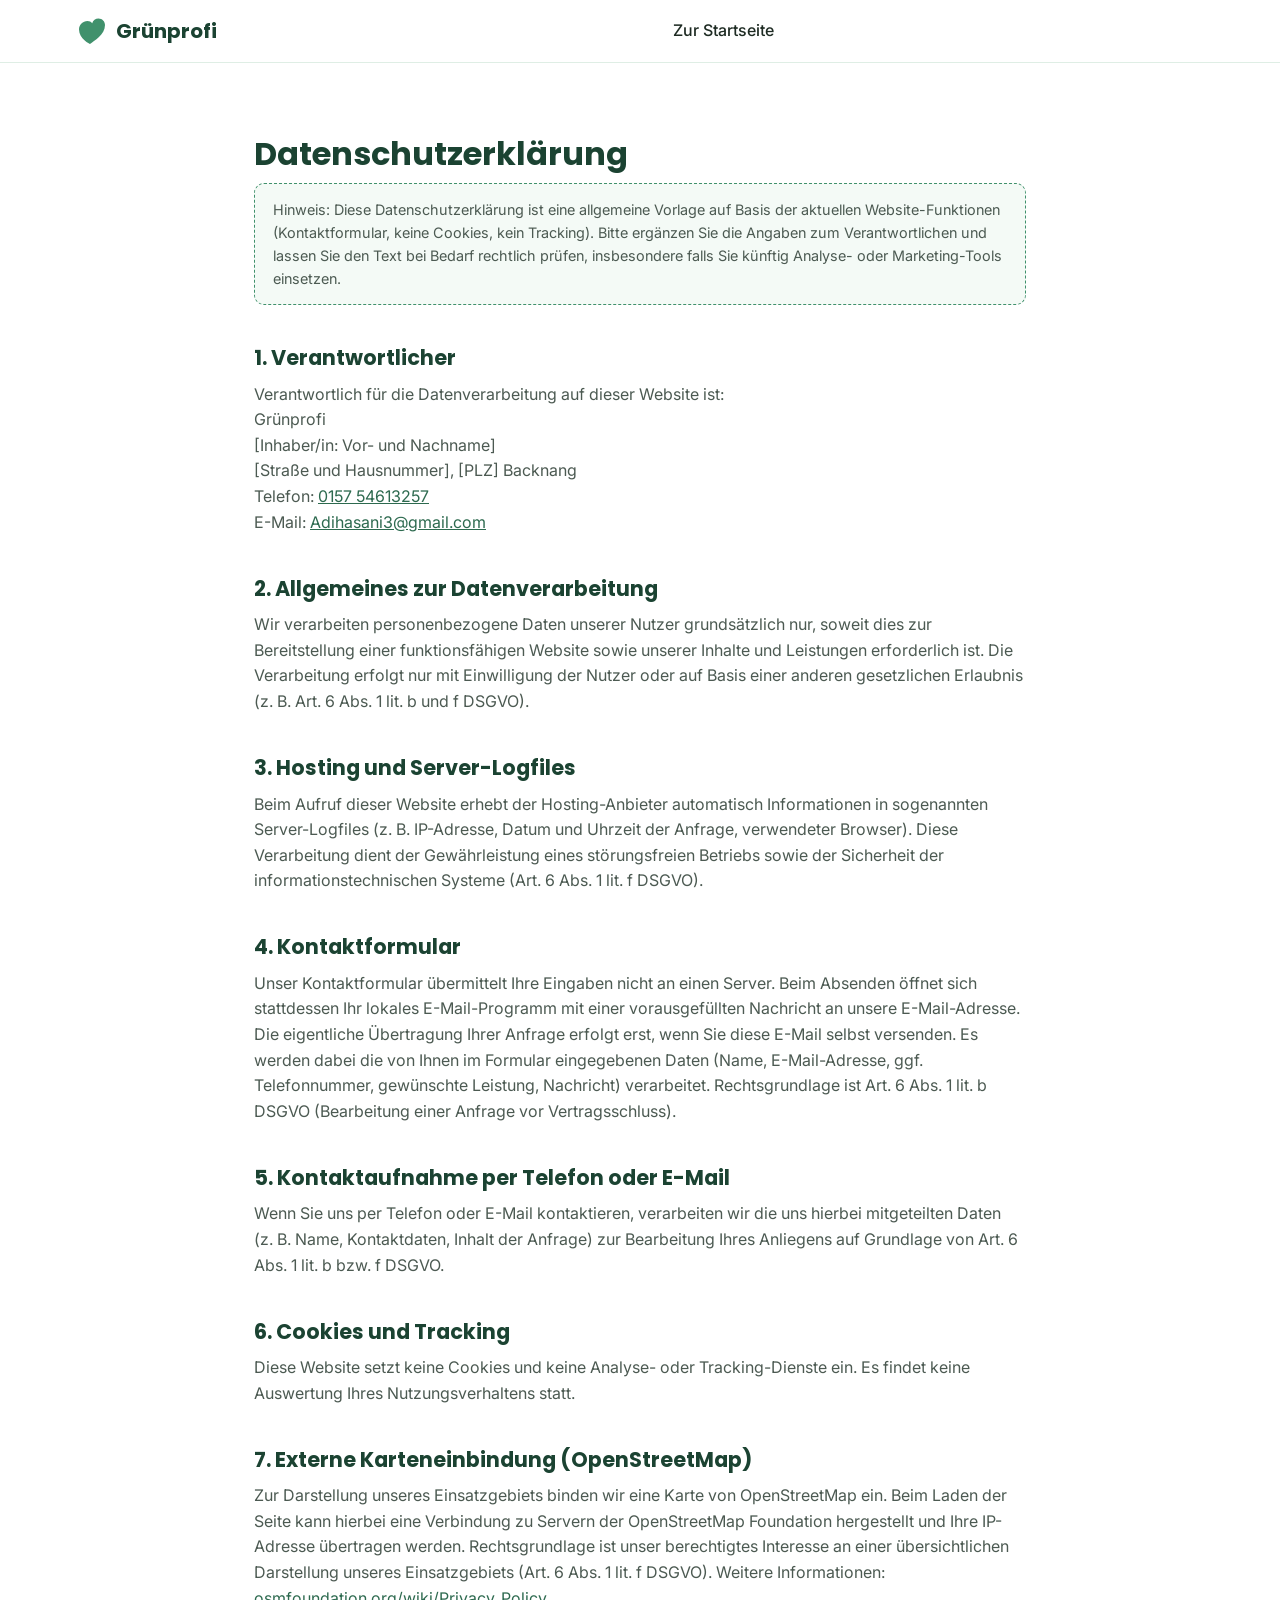
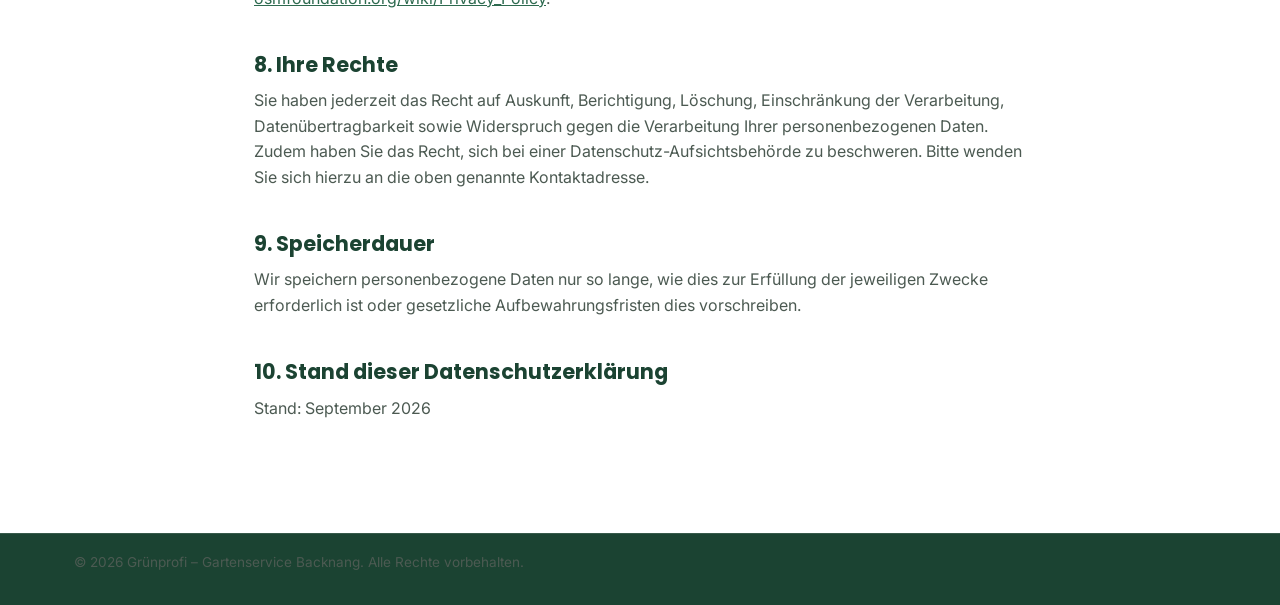
==== datenschutz.html @ 5f4aa67a "Add professional Gartenservice website for Grünprofi (Backnang) Static, responsive multi-section sit" ====
<!DOCTYPE html>
<html lang="de">
<head>
<meta charset="UTF-8">
<meta name="viewport" content="width=device-width, initial-scale=1.0">
<title>Datenschutzerklärung – Grünprofi</title>
<meta name="robots" content="noindex, follow">
<link rel="canonical" href="https://gruenprofi-backnang.de/datenschutz.html">
<link rel="icon" type="image/svg+xml" href="assets/favicon.svg">
<link href="https://fonts.googleapis.com/css2?family=Poppins:wght@600;700;800&family=Inter:wght@400;500;600&display=swap" rel="stylesheet">
<link rel="stylesheet" href="css/style.css">
</head>
<body>

<header class="site-header">
  <div class="container header-inner">
    <a href="index.html" class="logo">
      <svg class="logo-icon" width="32" height="32" viewBox="0 0 32 32" fill="none" aria-hidden="true">
        <path d="M16 29C16 29 5 24 5 14.5C5 9.8 8.8 6 13.5 6C15.4 6 17.1 6.9 18.2 8.3C19 5.6 21.5 3.6 24.5 3.6C28.1 3.6 31 6.5 31 10.1C31 20 20 26 16 29Z" fill="#40916c"/>
      </svg>
      <span>Grünprofi</span>
    </a>
    <nav class="main-nav">
      <a href="index.html">Zur Startseite</a>
    </nav>
  </div>
</header>

<main class="legal-page">
  <h1>Datenschutzerklärung</h1>

  <p class="legal-note">
    Hinweis: Diese Datenschutzerklärung ist eine allgemeine Vorlage auf Basis der aktuellen Website-Funktionen
    (Kontaktformular, keine Cookies, kein Tracking). Bitte ergänzen Sie die Angaben zum Verantwortlichen und
    lassen Sie den Text bei Bedarf rechtlich prüfen, insbesondere falls Sie künftig Analyse- oder Marketing-Tools einsetzen.
  </p>

  <h2>1. Verantwortlicher</h2>
  <p>
    Verantwortlich für die Datenverarbeitung auf dieser Website ist:<br>
    Grünprofi<br>
    [Inhaber/in: Vor- und Nachname]<br>
    [Straße und Hausnummer], [PLZ] Backnang<br>
    Telefon: <a href="tel:+4915754613257">0157 54613257</a><br>
    E-Mail: <a href="mailto:Adihasani3@gmail.com">Adihasani3@gmail.com</a>
  </p>

  <h2>2. Allgemeines zur Datenverarbeitung</h2>
  <p>
    Wir verarbeiten personenbezogene Daten unserer Nutzer grundsätzlich nur, soweit dies zur Bereitstellung
    einer funktionsfähigen Website sowie unserer Inhalte und Leistungen erforderlich ist. Die Verarbeitung
    erfolgt nur mit Einwilligung der Nutzer oder auf Basis einer anderen gesetzlichen Erlaubnis (z.&nbsp;B.
    Art. 6 Abs. 1 lit. b und f DSGVO).
  </p>

  <h2>3. Hosting und Server-Logfiles</h2>
  <p>
    Beim Aufruf dieser Website erhebt der Hosting-Anbieter automatisch Informationen in sogenannten
    Server-Logfiles (z.&nbsp;B. IP-Adresse, Datum und Uhrzeit der Anfrage, verwendeter Browser). Diese
    Verarbeitung dient der Gewährleistung eines störungsfreien Betriebs sowie der Sicherheit der
    informationstechnischen Systeme (Art. 6 Abs. 1 lit. f DSGVO).
  </p>

  <h2>4. Kontaktformular</h2>
  <p>
    Unser Kontaktformular übermittelt Ihre Eingaben nicht an einen Server. Beim Absenden öffnet sich
    stattdessen Ihr lokales E-Mail-Programm mit einer vorausgefüllten Nachricht an unsere E-Mail-Adresse.
    Die eigentliche Übertragung Ihrer Anfrage erfolgt erst, wenn Sie diese E-Mail selbst versenden.
    Es werden dabei die von Ihnen im Formular eingegebenen Daten (Name, E-Mail-Adresse, ggf. Telefonnummer,
    gewünschte Leistung, Nachricht) verarbeitet. Rechtsgrundlage ist Art. 6 Abs. 1 lit. b DSGVO
    (Bearbeitung einer Anfrage vor Vertragsschluss).
  </p>

  <h2>5. Kontaktaufnahme per Telefon oder E-Mail</h2>
  <p>
    Wenn Sie uns per Telefon oder E-Mail kontaktieren, verarbeiten wir die uns hierbei mitgeteilten Daten
    (z.&nbsp;B. Name, Kontaktdaten, Inhalt der Anfrage) zur Bearbeitung Ihres Anliegens auf Grundlage von
    Art. 6 Abs. 1 lit. b bzw. f DSGVO.
  </p>

  <h2>6. Cookies und Tracking</h2>
  <p>
    Diese Website setzt keine Cookies und keine Analyse- oder Tracking-Dienste ein. Es findet keine
    Auswertung Ihres Nutzungsverhaltens statt.
  </p>

  <h2>7. Externe Karteneinbindung (OpenStreetMap)</h2>
  <p>
    Zur Darstellung unseres Einsatzgebiets binden wir eine Karte von OpenStreetMap ein. Beim Laden der Seite
    kann hierbei eine Verbindung zu Servern der OpenStreetMap Foundation hergestellt und Ihre IP-Adresse
    übertragen werden. Rechtsgrundlage ist unser berechtigtes Interesse an einer übersichtlichen Darstellung
    unseres Einsatzgebiets (Art. 6 Abs. 1 lit. f DSGVO). Weitere Informationen:
    <a href="https://wiki.osmfoundation.org/wiki/Privacy_Policy" target="_blank" rel="noopener">osmfoundation.org/wiki/Privacy_Policy</a>.
  </p>

  <h2>8. Ihre Rechte</h2>
  <p>
    Sie haben jederzeit das Recht auf Auskunft, Berichtigung, Löschung, Einschränkung der Verarbeitung,
    Datenübertragbarkeit sowie Widerspruch gegen die Verarbeitung Ihrer personenbezogenen Daten. Zudem
    haben Sie das Recht, sich bei einer Datenschutz-Aufsichtsbehörde zu beschweren. Bitte wenden Sie sich
    hierzu an die oben genannte Kontaktadresse.
  </p>

  <h2>9. Speicherdauer</h2>
  <p>
    Wir speichern personenbezogene Daten nur so lange, wie dies zur Erfüllung der jeweiligen Zwecke
    erforderlich ist oder gesetzliche Aufbewahrungsfristen dies vorschreiben.
  </p>

  <h2>10. Stand dieser Datenschutzerklärung</h2>
  <p>Stand: September 2026</p>
</main>

<footer class="site-footer">
  <div class="footer-bottom">
    <div class="container">
      <p>&copy; <span id="year"></span> Grünprofi – Gartenservice Backnang. Alle Rechte vorbehalten.</p>
    </div>
  </div>
</footer>

<script>document.getElementById('year').textContent = new Date().getFullYear();</script>
</body>
</html>
---- css/style.css ----
/* =========================================================
   Grünprofi – Gartenservice Website
   ========================================================= */

:root {
  --green-900: #1b4332;
  --green-800: #22543d;
  --green-700: #2d6a4f;
  --green-500: #40916c;
  --green-300: #74c69d;
  --green-100: #d8f3dc;
  --earth-700: #7f5539;
  --ink: #1e2b23;
  --ink-soft: #4c5a52;
  --bg: #ffffff;
  --bg-alt: #f4faf6;
  --border: #dfeee5;
  --radius: 16px;
  --shadow: 0 10px 30px rgba(27, 67, 50, 0.08);
  --font-heading: 'Poppins', 'Segoe UI', sans-serif;
  --font-body: 'Inter', 'Segoe UI', sans-serif;
}

* { box-sizing: border-box; }
html { scroll-behavior: smooth; }

body {
  margin: 0;
  font-family: var(--font-body);
  color: var(--ink);
  background: var(--bg);
  line-height: 1.6;
}

img, svg { max-width: 100%; display: block; }

h1, h2, h3 {
  font-family: var(--font-heading);
  color: var(--green-900);
  line-height: 1.2;
  margin: 0 0 .5em;
}

p { margin: 0 0 1em; color: var(--ink-soft); }

a { color: inherit; text-decoration: none; }

.container {
  width: 100%;
  max-width: 1180px;
  margin: 0 auto;
  padding: 0 24px;
}

.skip-link {
  position: absolute;
  left: -999px;
  top: 0;
  background: var(--green-700);
  color: #fff;
  padding: 10px 16px;
  border-radius: 0 0 8px 0;
  z-index: 1000;
}
.skip-link:focus { left: 0; }

/* Buttons */
.btn {
  display: inline-flex;
  align-items: center;
  justify-content: center;
  gap: 8px;
  padding: 12px 22px;
  border-radius: 999px;
  font-weight: 600;
  font-size: .95rem;
  cursor: pointer;
  border: 2px solid transparent;
  transition: transform .15s ease, box-shadow .15s ease, background .15s ease, color .15s ease;
}
.btn-primary {
  background: var(--green-700);
  color: #fff;
}
.btn-primary:hover { background: var(--green-800); transform: translateY(-1px); box-shadow: var(--shadow); }
.btn-outline {
  border-color: var(--green-700);
  color: var(--green-700);
  background: transparent;
}
.btn-outline:hover { background: var(--green-100); }
.btn-lg { padding: 14px 28px; font-size: 1rem; }

/* Header */
.site-header {
  position: sticky;
  top: 0;
  z-index: 100;
  background: rgba(255,255,255,.92);
  backdrop-filter: blur(8px);
  border-bottom: 1px solid var(--border);
}
.header-inner {
  display: flex;
  align-items: center;
  justify-content: space-between;
  gap: 24px;
  padding-top: 14px;
  padding-bottom: 14px;
}
.logo {
  display: flex;
  align-items: center;
  gap: 10px;
  font-family: var(--font-heading);
  font-weight: 700;
  font-size: 1.25rem;
  color: var(--green-900);
}
.main-nav {
  display: flex;
  gap: 28px;
  flex: 1;
  justify-content: center;
}
.main-nav a {
  font-weight: 500;
  color: var(--ink);
  position: relative;
  padding: 4px 2px;
}
.main-nav a:hover { color: var(--green-700); }

.header-actions { display: flex; align-items: center; gap: 18px; }
.header-phone {
  display: flex;
  align-items: center;
  gap: 6px;
  font-weight: 600;
  color: var(--green-800);
  white-space: nowrap;
}

.nav-toggle {
  display: none;
  flex-direction: column;
  justify-content: center;
  gap: 5px;
  width: 40px;
  height: 40px;
  background: none;
  border: none;
  cursor: pointer;
}
.nav-toggle span {
  width: 100%;
  height: 2px;
  background: var(--green-900);
  border-radius: 2px;
  transition: transform .2s ease, opacity .2s ease;
}
.nav-toggle[aria-expanded="true"] span:nth-child(1) { transform: translateY(7px) rotate(45deg); }
.nav-toggle[aria-expanded="true"] span:nth-child(2) { opacity: 0; }
.nav-toggle[aria-expanded="true"] span:nth-child(3) { transform: translateY(-7px) rotate(-45deg); }

/* Hero */
.hero {
  background: linear-gradient(180deg, var(--bg-alt) 0%, #ffffff 100%);
  padding: 72px 0 60px;
}
.hero-inner {
  display: grid;
  grid-template-columns: 1.1fr .9fr;
  gap: 48px;
  align-items: center;
}
.eyebrow, .section-eyebrow {
  text-transform: uppercase;
  letter-spacing: .08em;
  font-size: .78rem;
  font-weight: 700;
  color: var(--green-700);
  margin-bottom: 10px;
}
.hero h1 {
  font-size: clamp(2.1rem, 4vw, 3.1rem);
  margin-bottom: .4em;
}
.hero h1 span { color: var(--green-700); }
.hero-lead {
  font-size: 1.1rem;
  max-width: 46ch;
}
.hero-cta { display: flex; gap: 14px; flex-wrap: wrap; margin: 22px 0 26px; }
.trust-badges {
  list-style: none;
  padding: 0;
  margin: 0;
  display: flex;
  flex-wrap: wrap;
  gap: 18px;
  font-size: .92rem;
  color: var(--ink-soft);
}
.trust-badges li { display: flex; align-items: center; gap: 6px; }

.hero-visual {
  border-radius: var(--radius);
  overflow: hidden;
}

/* Sections */
.section { padding: 84px 0; }
.section-alt { background: var(--bg-alt); }
.section-title { font-size: clamp(1.6rem, 3vw, 2.2rem); max-width: 40ch; }
.section-lead { max-width: 60ch; font-size: 1.05rem; }

/* Services */
.services-grid {
  display: grid;
  grid-template-columns: repeat(3, 1fr);
  gap: 24px;
  margin-top: 40px;
}
.service-card {
  background: #fff;
  border: 1px solid var(--border);
  border-radius: var(--radius);
  padding: 28px 24px;
  transition: transform .18s ease, box-shadow .18s ease;
}
.service-card:hover { transform: translateY(-4px); box-shadow: var(--shadow); }
.service-icon {
  width: 52px;
  height: 52px;
  border-radius: 14px;
  background: var(--green-100);
  display: flex;
  align-items: center;
  justify-content: center;
  margin-bottom: 16px;
}
.service-card h3 { font-size: 1.15rem; margin-bottom: 8px; }
.service-card p { margin: 0; font-size: .95rem; }

/* About */
.about-grid {
  display: grid;
  grid-template-columns: .9fr 1.1fr;
  gap: 56px;
  align-items: center;
}
.check-list { list-style: none; padding: 0; margin: 22px 0 0; display: grid; gap: 14px; }
.check-list li { display: flex; align-items: flex-start; gap: 10px; color: var(--ink); font-weight: 500; }

/* Steps */
.steps-grid {
  display: grid;
  grid-template-columns: repeat(4, 1fr);
  gap: 24px;
  margin-top: 40px;
}
.step-card {
  background: #fff;
  border: 1px solid var(--border);
  border-radius: var(--radius);
  padding: 26px 22px;
  position: relative;
}
.step-number {
  display: inline-flex;
  align-items: center;
  justify-content: center;
  width: 40px;
  height: 40px;
  border-radius: 50%;
  background: var(--green-700);
  color: #fff;
  font-weight: 700;
  font-family: var(--font-heading);
  margin-bottom: 14px;
}
.step-card h3 { font-size: 1.05rem; margin-bottom: 6px; }
.step-card p { font-size: .92rem; margin: 0; }

/* Einsatzgebiet */
.einsatzgebiet-grid {
  display: grid;
  grid-template-columns: .9fr 1.1fr;
  gap: 48px;
  align-items: center;
}
.area-list {
  display: flex;
  flex-wrap: wrap;
  gap: 10px;
  list-style: none;
  padding: 0;
  margin: 20px 0 0;
}
.area-list li {
  background: #fff;
  border: 1px solid var(--border);
  padding: 8px 16px;
  border-radius: 999px;
  font-weight: 500;
  font-size: .92rem;
  color: var(--green-800);
}
.map-wrap {
  border-radius: var(--radius);
  overflow: hidden;
  border: 1px solid var(--border);
  box-shadow: var(--shadow);
}
.map-wrap iframe {
  width: 100%;
  height: 340px;
  border: 0;
  display: block;
}

/* FAQ */
.faq-list { margin-top: 32px; display: grid; gap: 12px; max-width: 780px; }
.faq-item {
  background: #fff;
  border: 1px solid var(--border);
  border-radius: 12px;
  padding: 16px 20px;
}
.faq-item summary {
  cursor: pointer;
  font-weight: 600;
  color: var(--green-900);
  list-style: none;
}
.faq-item summary::-webkit-details-marker { display: none; }
.faq-item summary::after {
  content: '+';
  float: right;
  font-size: 1.3rem;
  color: var(--green-700);
}
.faq-item[open] summary::after { content: '–'; }
.faq-item p { margin-top: 12px; margin-bottom: 0; }

/* Kontakt */
.section-cta { background: var(--bg-alt); }
.kontakt-grid {
  display: grid;
  grid-template-columns: .9fr 1.1fr;
  gap: 56px;
}
.kontakt-details { list-style: none; padding: 0; margin: 24px 0 0; display: grid; gap: 16px; }
.kontakt-details li { display: flex; align-items: center; gap: 12px; font-weight: 500; }
.kontakt-details a:hover { color: var(--green-700); }

.kontakt-form {
  background: #fff;
  border: 1px solid var(--border);
  border-radius: var(--radius);
  padding: 32px;
  box-shadow: var(--shadow);
}
.form-row { margin-bottom: 18px; display: flex; flex-direction: column; gap: 6px; }
.form-row-split { flex-direction: row; gap: 18px; }
.form-row-split > div { flex: 1; display: flex; flex-direction: column; gap: 6px; }
.kontakt-form label { font-weight: 600; font-size: .92rem; color: var(--green-900); }
.kontakt-form input,
.kontakt-form select,
.kontakt-form textarea {
  border: 1px solid var(--border);
  border-radius: 10px;
  padding: 11px 14px;
  font-family: inherit;
  font-size: .96rem;
  color: var(--ink);
  background: var(--bg-alt);
}
.kontakt-form input:focus,
.kontakt-form select:focus,
.kontakt-form textarea:focus {
  outline: 2px solid var(--green-500);
  outline-offset: 1px;
  background: #fff;
}
.form-hint { font-size: .82rem; color: var(--ink-soft); margin-bottom: 18px; }
.form-hint a { color: var(--green-700); text-decoration: underline; }
.form-status { margin-top: 12px; font-weight: 600; color: var(--green-700); min-height: 1.2em; }

/* Footer */
.site-footer { background: var(--green-900); color: #d8f3dc; }
.footer-inner {
  display: grid;
  grid-template-columns: 1.2fr 1fr 1fr;
  gap: 32px;
  padding: 56px 0 32px;
}
.logo-footer { color: #fff; margin-bottom: 8px; }
.footer-inner p { color: #b7d8c4; margin: 0; }
.footer-nav, .footer-contact { display: flex; flex-direction: column; gap: 10px; }
.footer-nav a, .footer-contact a { color: #d8f3dc; }
.footer-nav a:hover, .footer-contact a:hover { color: #fff; text-decoration: underline; }
.footer-bottom {
  border-top: 1px solid rgba(255,255,255,.12);
  padding: 18px 0;
  font-size: .85rem;
  color: #9ec8ae;
}

/* Legal pages */
.legal-page {
  max-width: 820px;
  margin: 0 auto;
  padding: 72px 24px 96px;
}
.legal-page h1 { margin-bottom: .3em; }
.legal-page h2 { margin-top: 2em; font-size: 1.3rem; }
.legal-page p, .legal-page li { color: var(--ink-soft); }
.legal-page a { color: var(--green-700); text-decoration: underline; }
.legal-note {
  background: var(--bg-alt);
  border: 1px dashed var(--green-500);
  border-radius: 10px;
  padding: 14px 18px;
  font-size: .9rem;
  color: var(--green-900);
}

/* Responsive */
@media (max-width: 960px) {
  .services-grid { grid-template-columns: repeat(2, 1fr); }
  .steps-grid { grid-template-columns: repeat(2, 1fr); }
  .about-grid, .einsatzgebiet-grid, .kontakt-grid { grid-template-columns: 1fr; }
  .hero-inner { grid-template-columns: 1fr; }
  .hero-visual { order: -1; max-width: 420px; margin: 0 auto; }
  .footer-inner { grid-template-columns: 1fr 1fr; }
}

@media (max-width: 760px) {
  .main-nav, .header-actions { display: none; }
  .nav-toggle { display: flex; }
  .main-nav.open {
    display: flex;
    flex-direction: column;
    position: absolute;
    top: 100%;
    left: 0;
    right: 0;
    background: #fff;
    padding: 20px 24px 28px;
    gap: 16px;
    border-bottom: 1px solid var(--border);
    box-shadow: var(--shadow);
  }
  .services-grid, .steps-grid { grid-template-columns: 1fr; }
  .form-row-split { flex-direction: column; }
  .footer-inner { grid-template-columns: 1fr; text-align: left; }
}
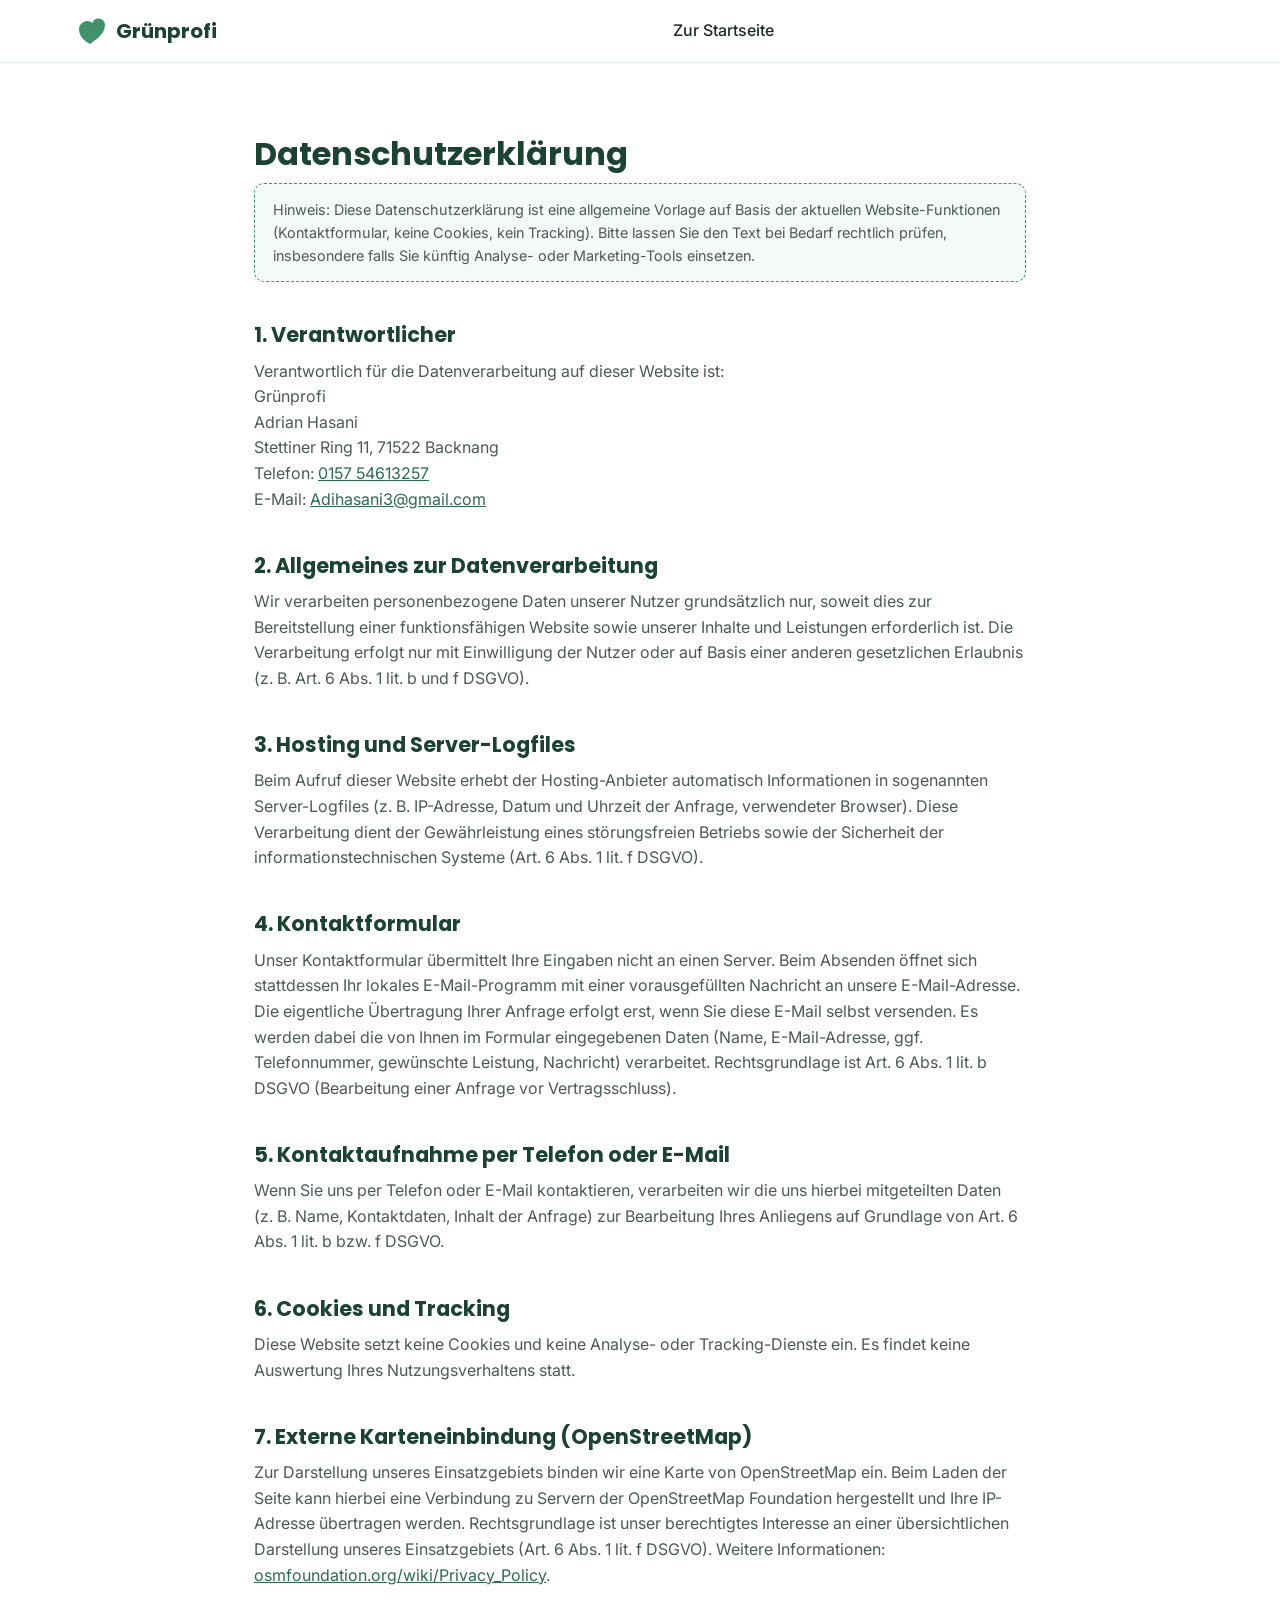
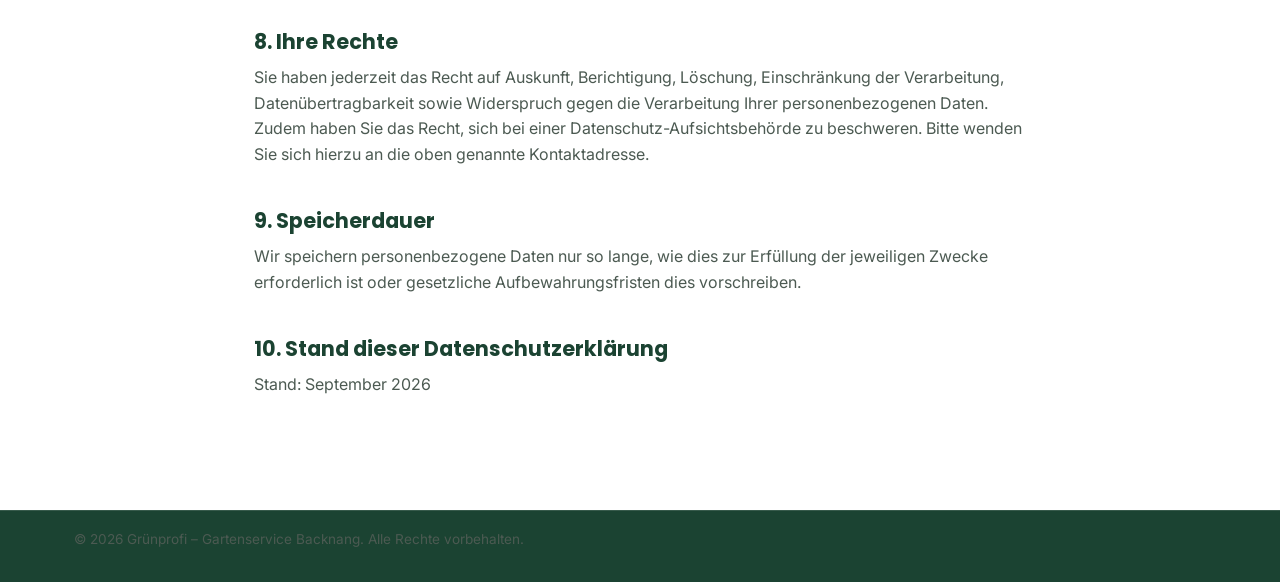
==== commit d4001eb5: "Complete legal details in Impressum and Datenschutzerklärung Fill in the required address and name (" ====
--- a/datenschutz.html
+++ b/datenschutz.html
@@ -31,16 +31,16 @@
 
   <p class="legal-note">
     Hinweis: Diese Datenschutzerklärung ist eine allgemeine Vorlage auf Basis der aktuellen Website-Funktionen
-    (Kontaktformular, keine Cookies, kein Tracking). Bitte ergänzen Sie die Angaben zum Verantwortlichen und
-    lassen Sie den Text bei Bedarf rechtlich prüfen, insbesondere falls Sie künftig Analyse- oder Marketing-Tools einsetzen.
+    (Kontaktformular, keine Cookies, kein Tracking). Bitte lassen Sie den Text bei Bedarf rechtlich prüfen,
+    insbesondere falls Sie künftig Analyse- oder Marketing-Tools einsetzen.
   </p>
 
   <h2>1. Verantwortlicher</h2>
   <p>
     Verantwortlich für die Datenverarbeitung auf dieser Website ist:<br>
     Grünprofi<br>
-    [Inhaber/in: Vor- und Nachname]<br>
-    [Straße und Hausnummer], [PLZ] Backnang<br>
+    Adrian Hasani<br>
+    Stettiner Ring 11, 71522 Backnang<br>
     Telefon: <a href="tel:+4915754613257">0157 54613257</a><br>
     E-Mail: <a href="mailto:Adihasani3@gmail.com">Adihasani3@gmail.com</a>
   </p>
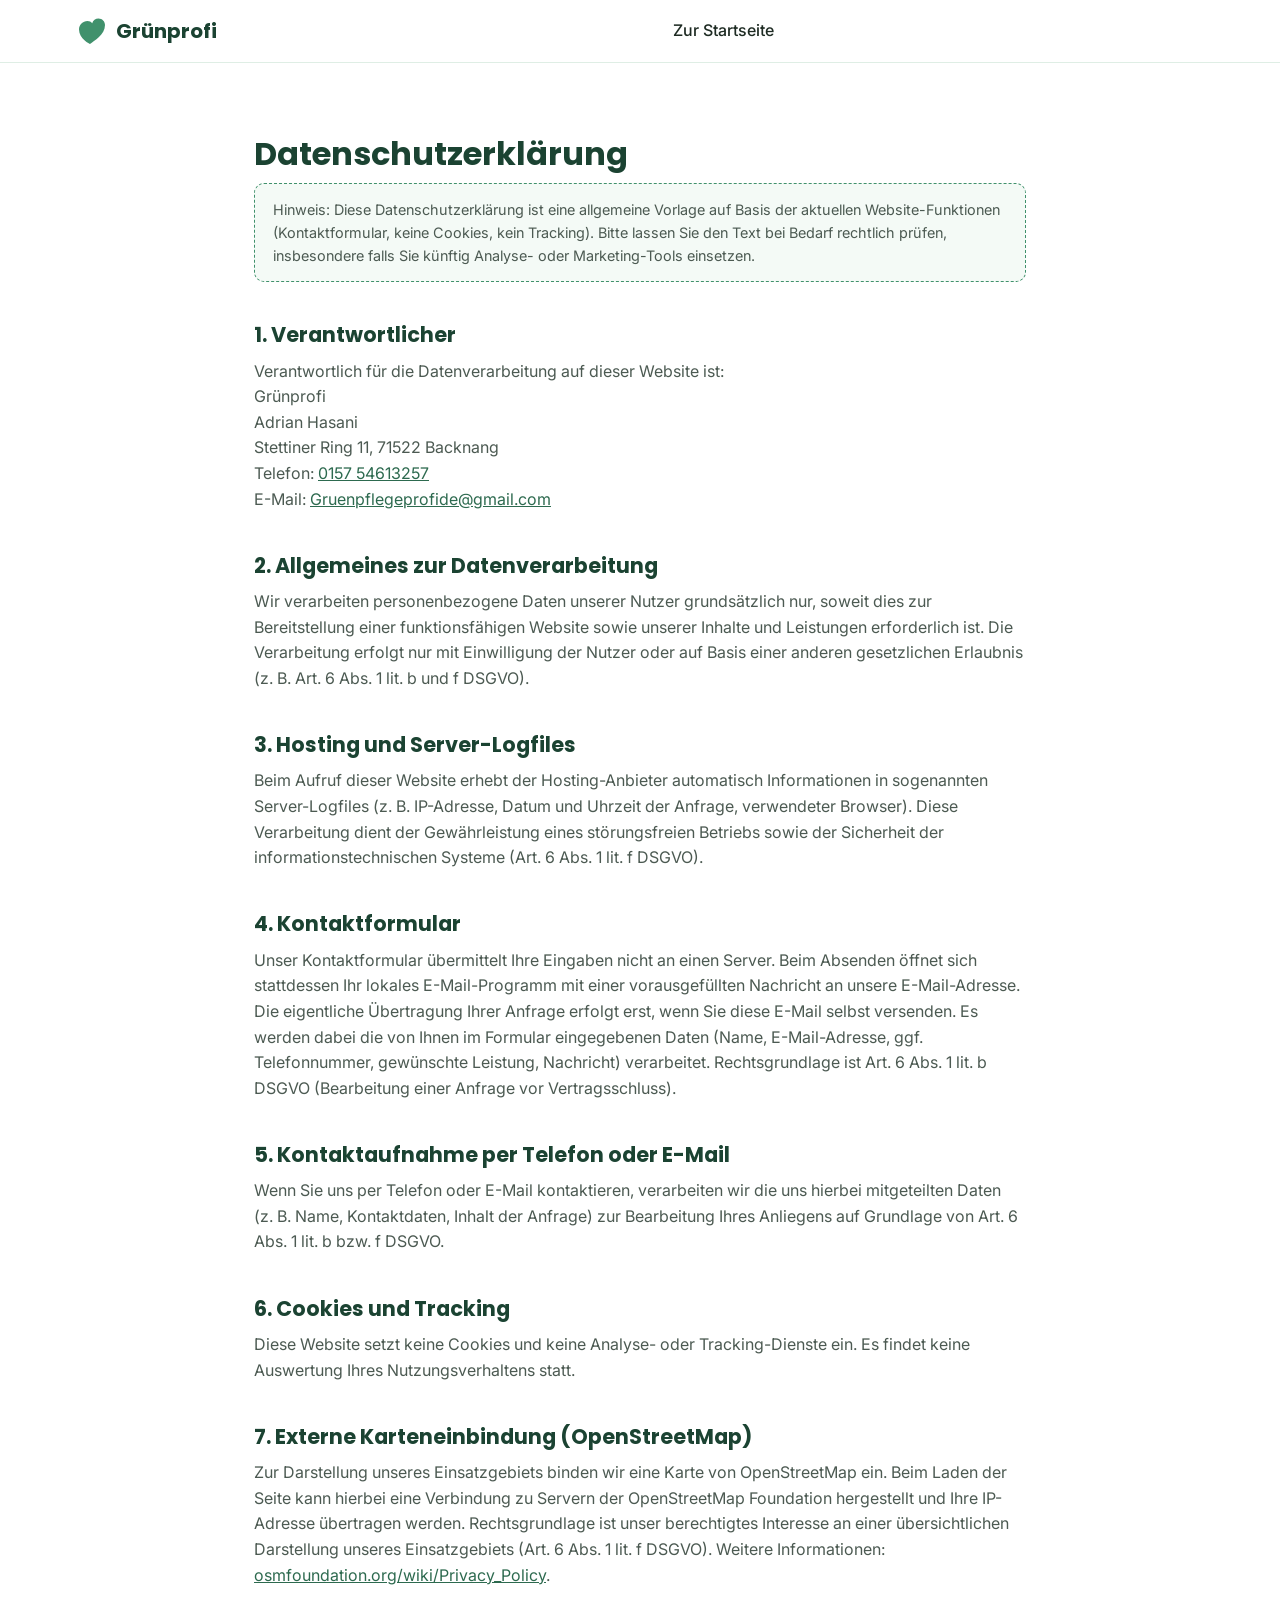
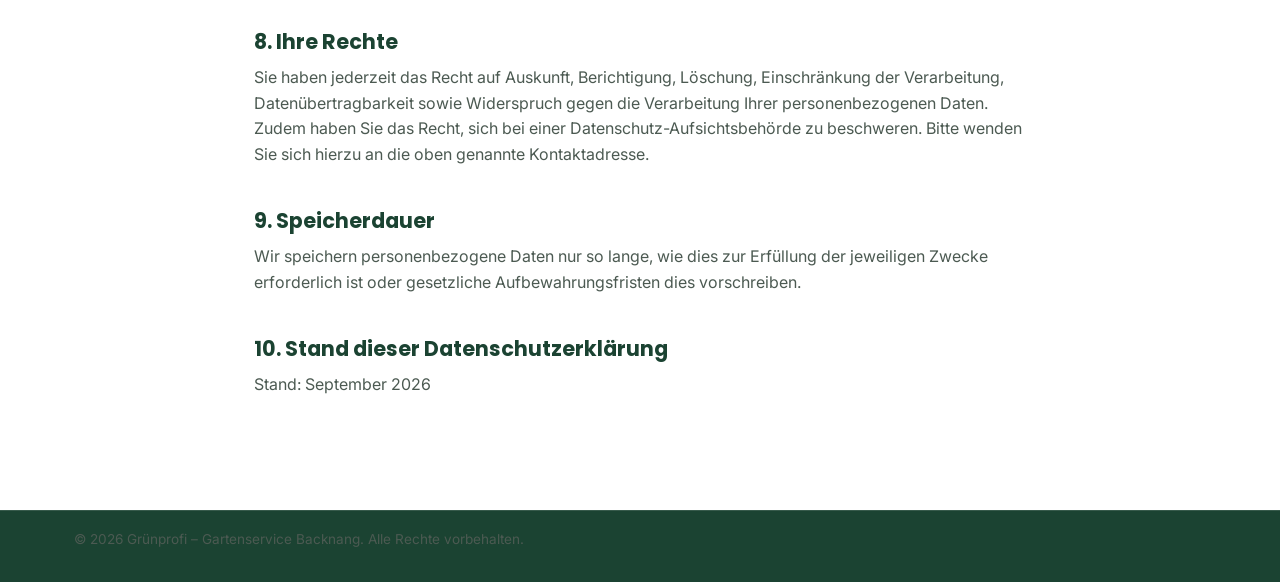
==== commit b1a95ab7: "Switch contact email to Gruenpflegeprofide@gmail.com Replace the old address across the site, JSON-L" ====
--- a/datenschutz.html
+++ b/datenschutz.html
@@ -42,7 +42,7 @@
     Adrian Hasani<br>
     Stettiner Ring 11, 71522 Backnang<br>
     Telefon: <a href="tel:+4915754613257">0157 54613257</a><br>
-    E-Mail: <a href="mailto:Adihasani3@gmail.com">Adihasani3@gmail.com</a>
+    E-Mail: <a href="mailto:Gruenpflegeprofide@gmail.com">Gruenpflegeprofide@gmail.com</a>
   </p>
 
   <h2>2. Allgemeines zur Datenverarbeitung</h2>
--- a/css/style.css
+++ b/css/style.css
@@ -218,7 +218,7 @@
 /* Services */
 .services-grid {
   display: grid;
-  grid-template-columns: repeat(3, 1fr);
+  grid-template-columns: repeat(2, 1fr);
   gap: 24px;
   margin-top: 40px;
 }
@@ -242,6 +242,18 @@
 }
 .service-card h3 { font-size: 1.15rem; margin-bottom: 8px; }
 .service-card p { margin: 0; font-size: .95rem; }
+.service-card .service-price {
+  margin-top: 14px;
+  font-weight: 700;
+  color: var(--green-700);
+  font-size: 1rem;
+}
+.services-note {
+  margin-top: 24px;
+  font-size: .85rem;
+  color: var(--ink-soft);
+  max-width: 60ch;
+}
 
 /* About */
 .about-grid {
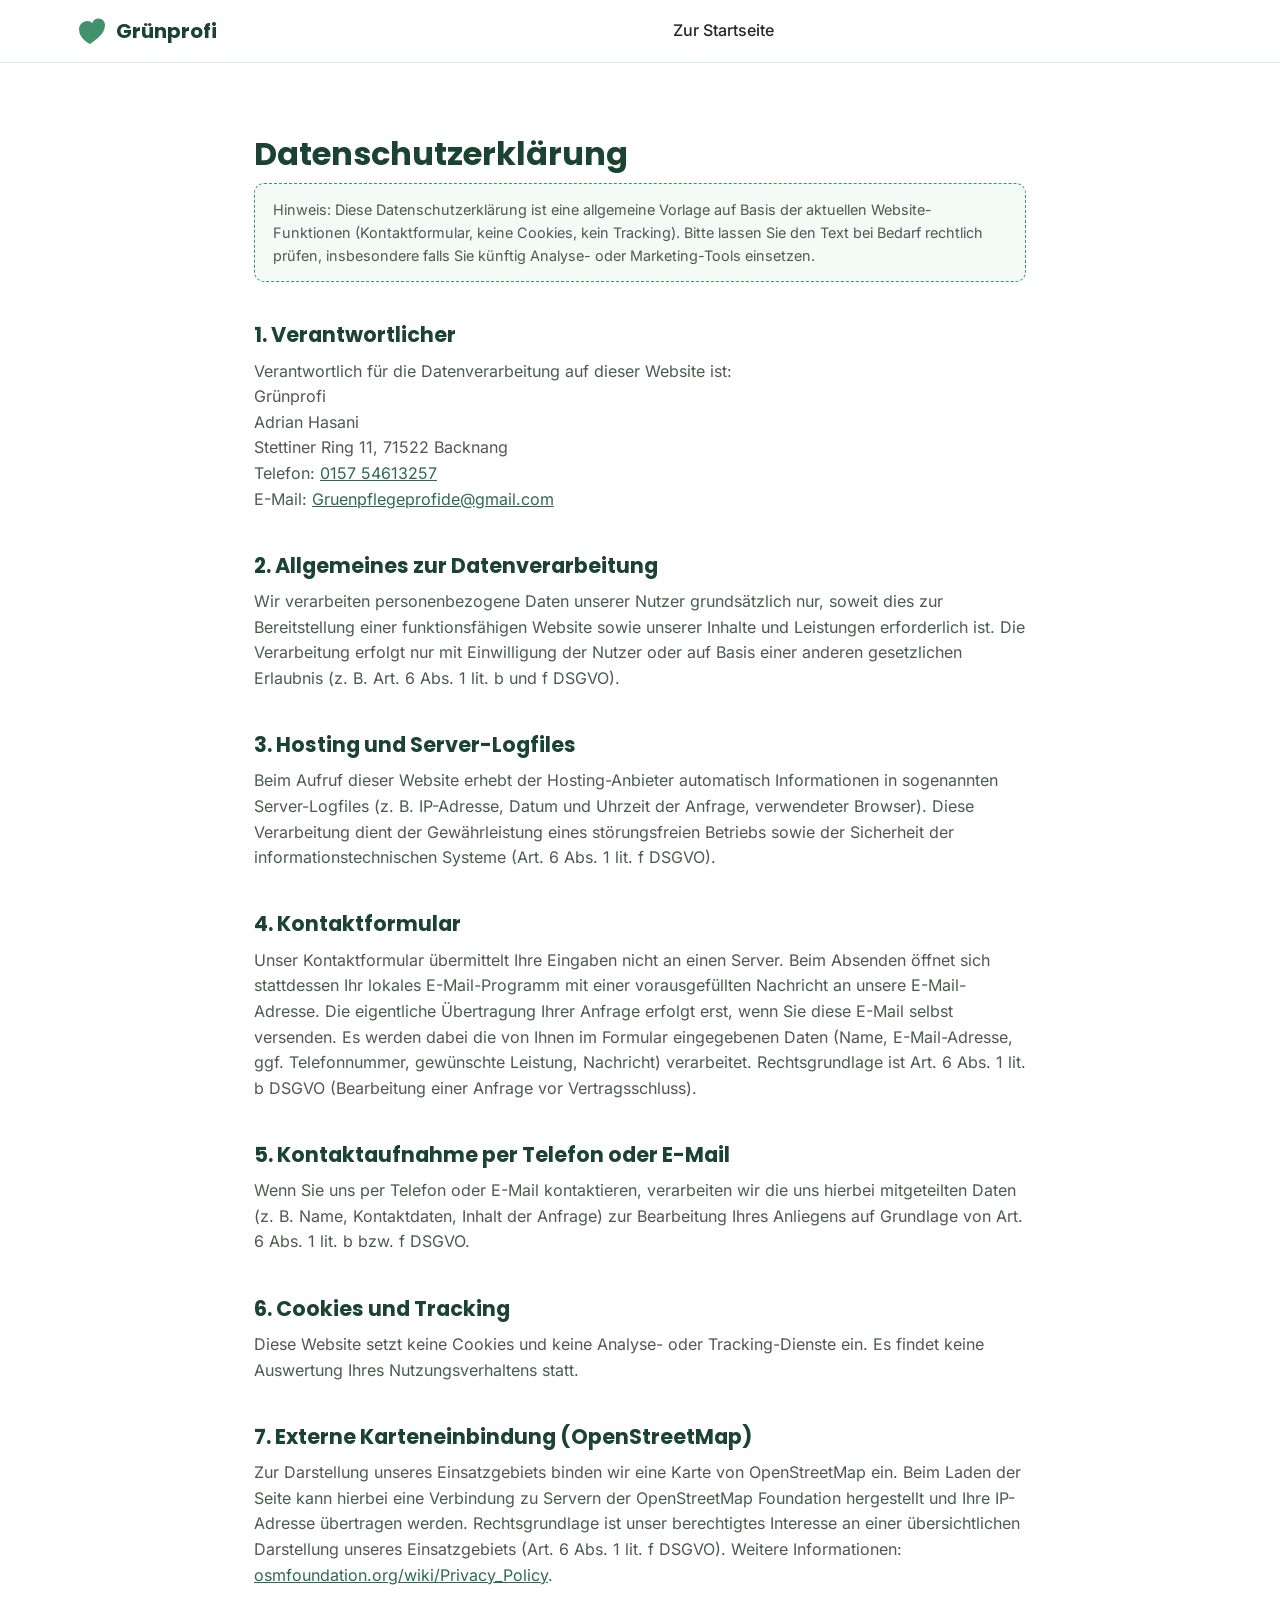
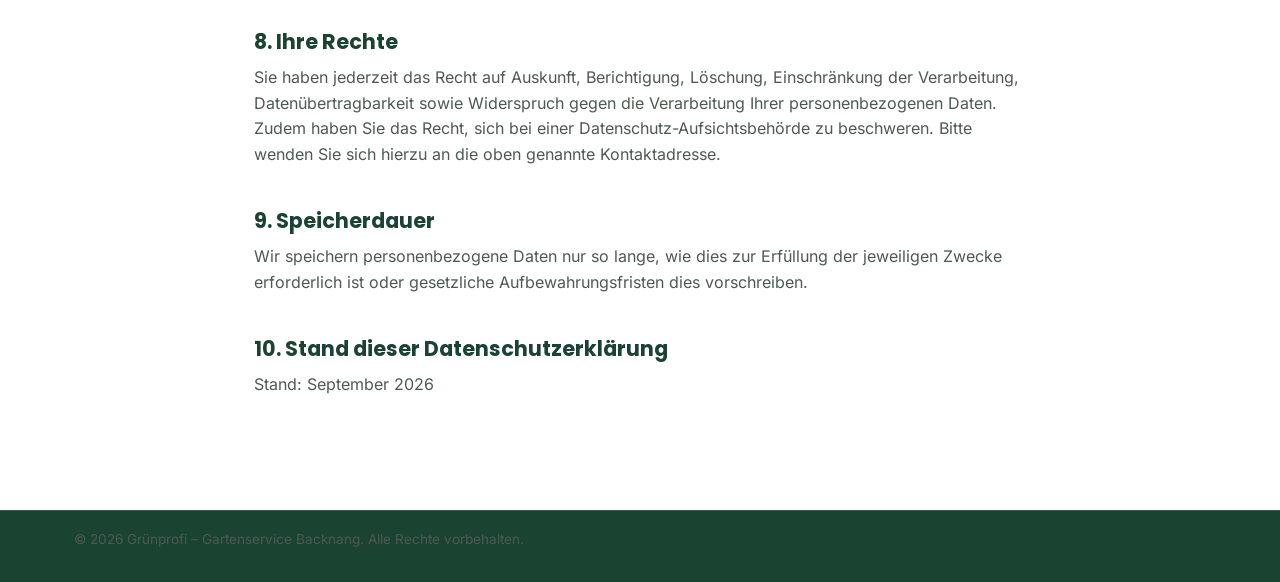
==== commit 91c34580: "Self-host Poppins and Inter instead of loading from Google Fonts Removes the third-party request to " ====
--- a/datenschutz.html
+++ b/datenschutz.html
@@ -7,7 +7,7 @@
 <meta name="robots" content="noindex, follow">
 <link rel="canonical" href="https://gruenprofi-backnang.de/datenschutz.html">
 <link rel="icon" type="image/svg+xml" href="assets/favicon.svg">
-<link href="https://fonts.googleapis.com/css2?family=Poppins:wght@600;700;800&family=Inter:wght@400;500;600&display=swap" rel="stylesheet">
+<link rel="stylesheet" href="css/fonts.css">
 <link rel="stylesheet" href="css/style.css">
 </head>
 <body>
--- a/css/fonts.css
+++ b/css/fonts.css
@@ -0,0 +1,55 @@
+/* Self-hosted subset (Latin) of Poppins and Inter — no requests to Google's servers */
+
+@font-face {
+  font-family: 'Inter';
+  font-style: normal;
+  font-weight: 400;
+  font-display: swap;
+  src: url('../assets/fonts/inter-400.woff2') format('woff2');
+  unicode-range: U+0000-00FF, U+0131, U+0152-0153, U+02BB-02BC, U+02C6, U+02DA, U+02DC, U+0304, U+0308, U+0329, U+2000-206F, U+20AC, U+2122, U+2191, U+2193, U+2212, U+2215, U+FEFF, U+FFFD;
+}
+
+@font-face {
+  font-family: 'Inter';
+  font-style: normal;
+  font-weight: 500;
+  font-display: swap;
+  src: url('../assets/fonts/inter-500.woff2') format('woff2');
+  unicode-range: U+0000-00FF, U+0131, U+0152-0153, U+02BB-02BC, U+02C6, U+02DA, U+02DC, U+0304, U+0308, U+0329, U+2000-206F, U+20AC, U+2122, U+2191, U+2193, U+2212, U+2215, U+FEFF, U+FFFD;
+}
+
+@font-face {
+  font-family: 'Inter';
+  font-style: normal;
+  font-weight: 600;
+  font-display: swap;
+  src: url('../assets/fonts/inter-600.woff2') format('woff2');
+  unicode-range: U+0000-00FF, U+0131, U+0152-0153, U+02BB-02BC, U+02C6, U+02DA, U+02DC, U+0304, U+0308, U+0329, U+2000-206F, U+20AC, U+2122, U+2191, U+2193, U+2212, U+2215, U+FEFF, U+FFFD;
+}
+
+@font-face {
+  font-family: 'Poppins';
+  font-style: normal;
+  font-weight: 600;
+  font-display: swap;
+  src: url('../assets/fonts/poppins-600.woff2') format('woff2');
+  unicode-range: U+0000-00FF, U+0131, U+0152-0153, U+02BB-02BC, U+02C6, U+02DA, U+02DC, U+0304, U+0308, U+0329, U+2000-206F, U+20AC, U+2122, U+2191, U+2193, U+2212, U+2215, U+FEFF, U+FFFD;
+}
+
+@font-face {
+  font-family: 'Poppins';
+  font-style: normal;
+  font-weight: 700;
+  font-display: swap;
+  src: url('../assets/fonts/poppins-700.woff2') format('woff2');
+  unicode-range: U+0000-00FF, U+0131, U+0152-0153, U+02BB-02BC, U+02C6, U+02DA, U+02DC, U+0304, U+0308, U+0329, U+2000-206F, U+20AC, U+2122, U+2191, U+2193, U+2212, U+2215, U+FEFF, U+FFFD;
+}
+
+@font-face {
+  font-family: 'Poppins';
+  font-style: normal;
+  font-weight: 800;
+  font-display: swap;
+  src: url('../assets/fonts/poppins-800.woff2') format('woff2');
+  unicode-range: U+0000-00FF, U+0131, U+0152-0153, U+02BB-02BC, U+02C6, U+02DA, U+02DC, U+0304, U+0308, U+0329, U+2000-206F, U+20AC, U+2122, U+2191, U+2193, U+2212, U+2215, U+FEFF, U+FFFD;
+}
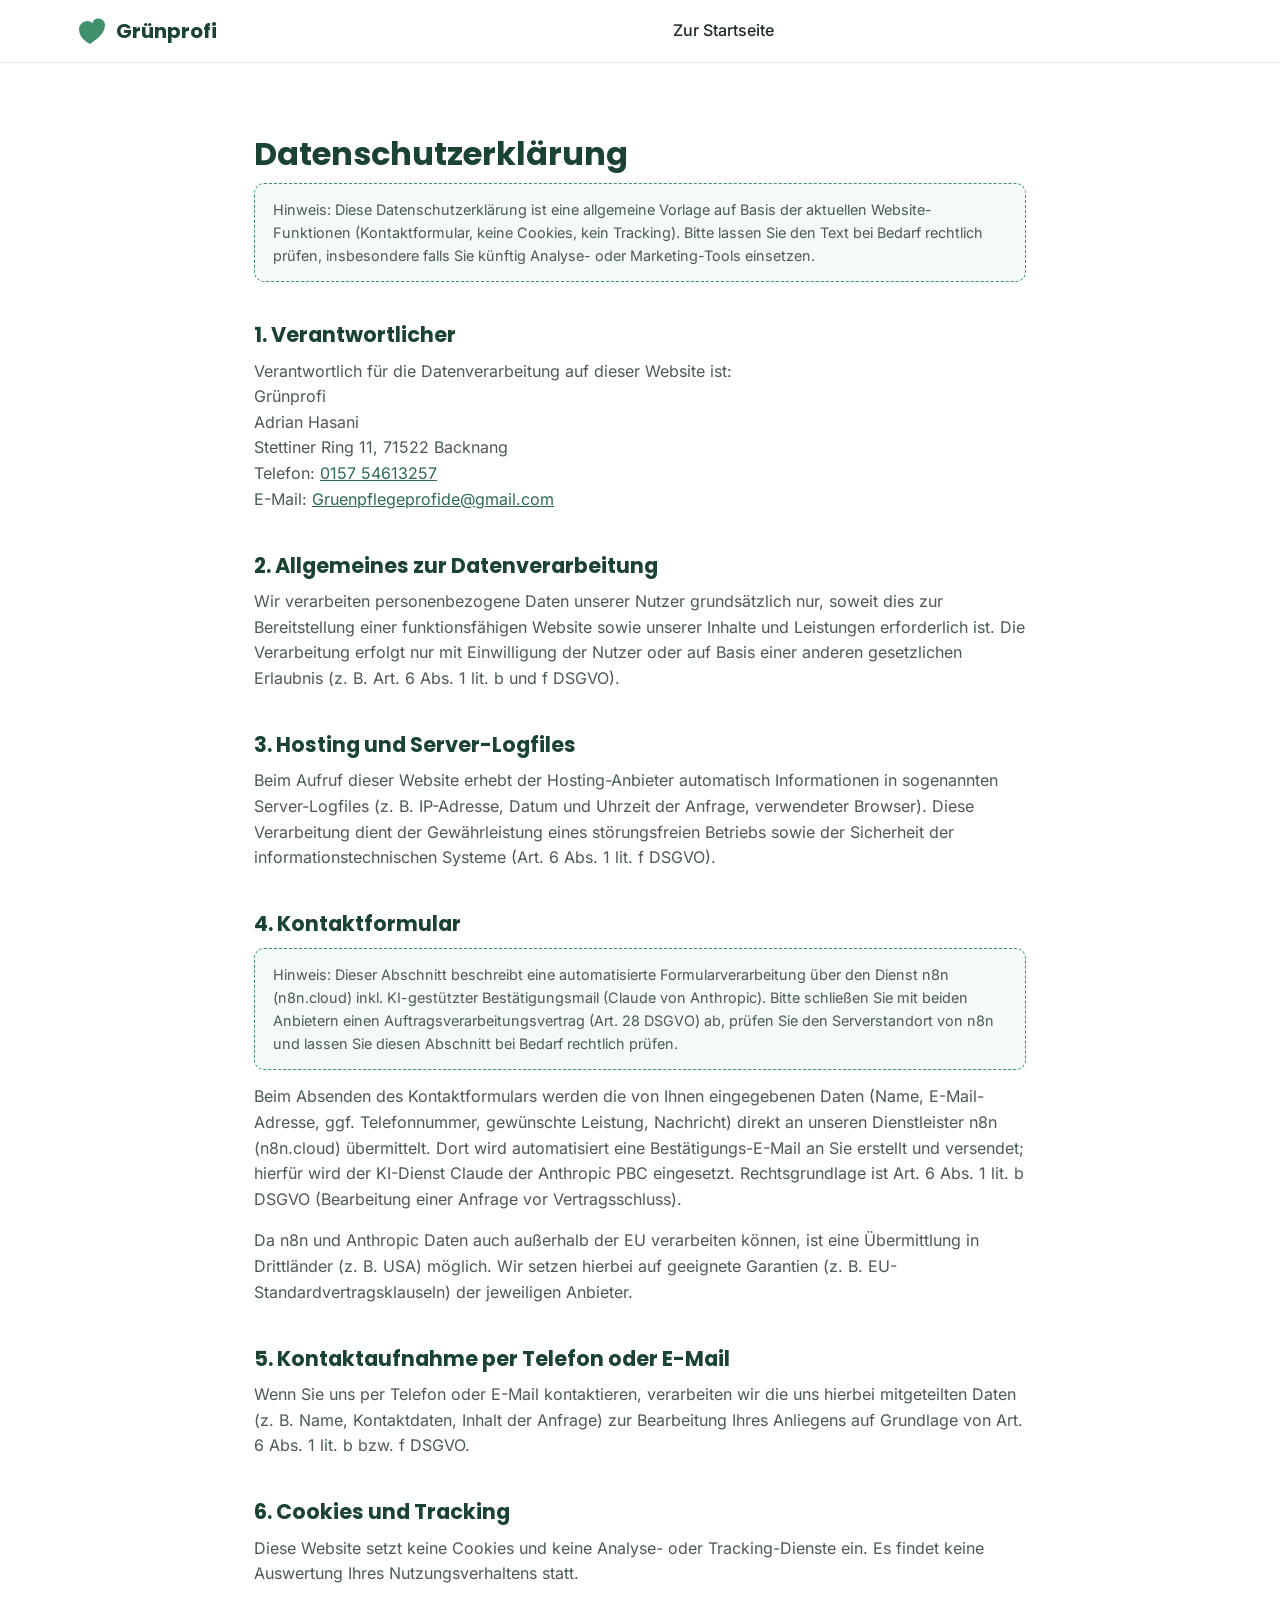
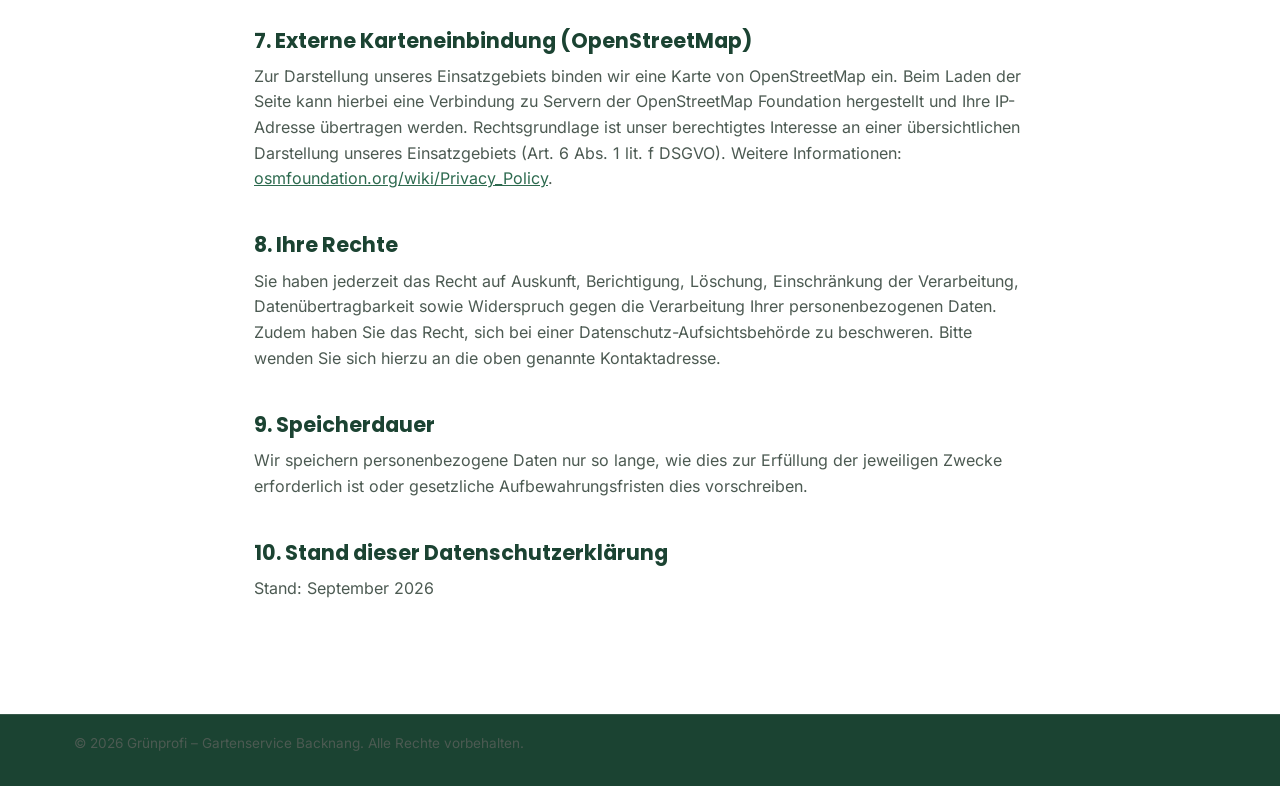
==== commit 3c6547a7: "Send contact form submissions to n8n instead of opening mailto The form now POSTs to an n8n Cloud we" ====
--- a/datenschutz.html
+++ b/datenschutz.html
@@ -62,13 +62,23 @@
   </p>
 
   <h2>4. Kontaktformular</h2>
+  <p class="legal-note">
+    Hinweis: Dieser Abschnitt beschreibt eine automatisierte Formularverarbeitung über den Dienst n8n
+    (n8n.cloud) inkl. KI-gestützter Bestätigungsmail (Claude von Anthropic). Bitte schließen Sie mit
+    beiden Anbietern einen Auftragsverarbeitungsvertrag (Art. 28 DSGVO) ab, prüfen Sie den Serverstandort
+    von n8n und lassen Sie diesen Abschnitt bei Bedarf rechtlich prüfen.
+  </p>
   <p>
-    Unser Kontaktformular übermittelt Ihre Eingaben nicht an einen Server. Beim Absenden öffnet sich
-    stattdessen Ihr lokales E-Mail-Programm mit einer vorausgefüllten Nachricht an unsere E-Mail-Adresse.
-    Die eigentliche Übertragung Ihrer Anfrage erfolgt erst, wenn Sie diese E-Mail selbst versenden.
-    Es werden dabei die von Ihnen im Formular eingegebenen Daten (Name, E-Mail-Adresse, ggf. Telefonnummer,
-    gewünschte Leistung, Nachricht) verarbeitet. Rechtsgrundlage ist Art. 6 Abs. 1 lit. b DSGVO
+    Beim Absenden des Kontaktformulars werden die von Ihnen eingegebenen Daten (Name, E-Mail-Adresse,
+    ggf. Telefonnummer, gewünschte Leistung, Nachricht) direkt an unseren Dienstleister n8n (n8n.cloud)
+    übermittelt. Dort wird automatisiert eine Bestätigungs-E-Mail an Sie erstellt und versendet; hierfür
+    wird der KI-Dienst Claude der Anthropic PBC eingesetzt. Rechtsgrundlage ist Art. 6 Abs. 1 lit. b DSGVO
     (Bearbeitung einer Anfrage vor Vertragsschluss).
+  </p>
+  <p>
+    Da n8n und Anthropic Daten auch außerhalb der EU verarbeiten können, ist eine Übermittlung in
+    Drittländer (z.&nbsp;B. USA) möglich. Wir setzen hierbei auf geeignete Garantien (z.&nbsp;B.
+    EU-Standardvertragsklauseln) der jeweiligen Anbieter.
   </p>
 
   <h2>5. Kontaktaufnahme per Telefon oder E-Mail</h2>
